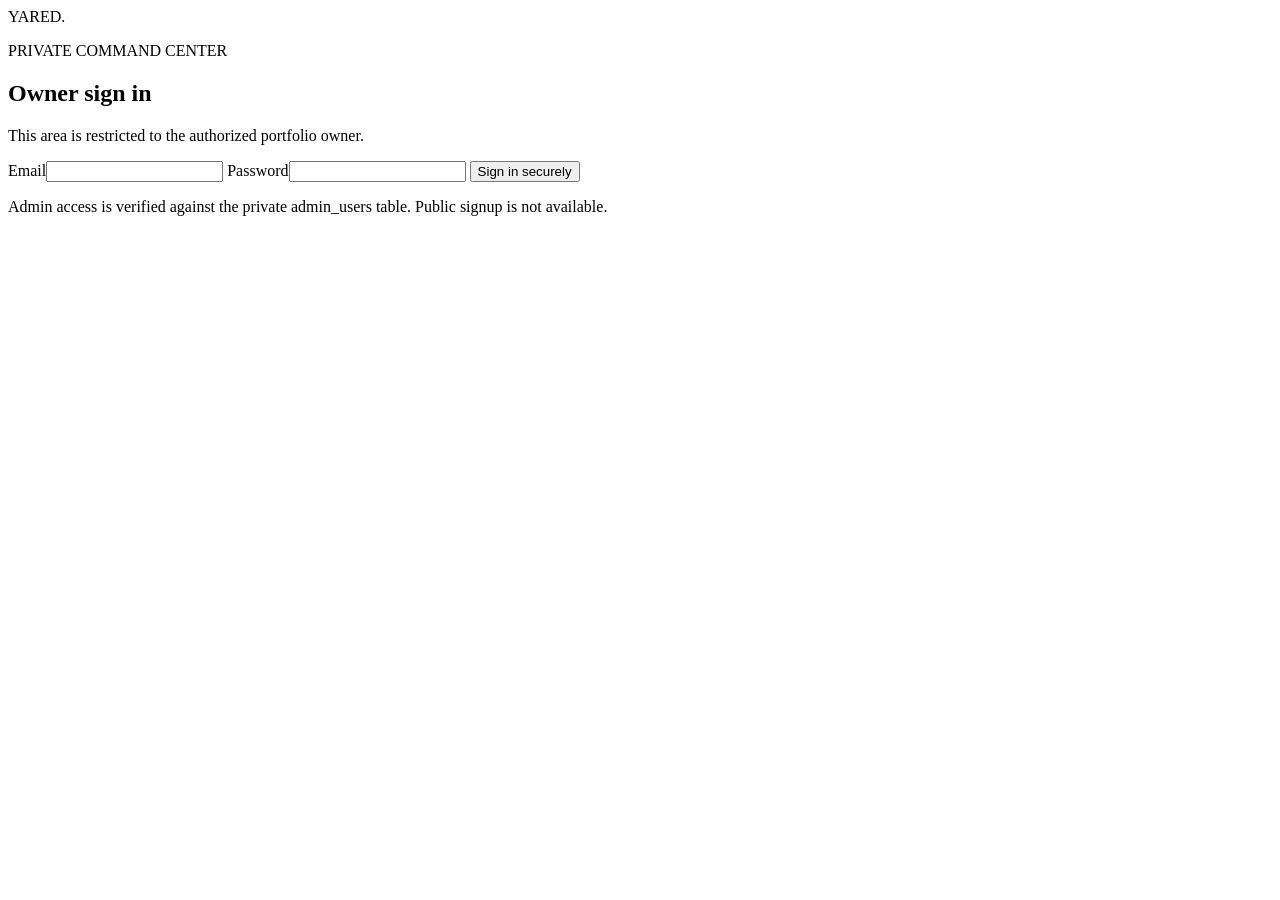
==== admin/index.html @ d7b5190c "Stage 8: add private admin portal shell" ====
<!doctype html>
<html lang="en">
<head>
  <meta charset="utf-8"><meta name="viewport" content="width=device-width,initial-scale=1">
  <meta name="theme-color" content="#080912">
  <meta name="robots" content="noindex,nofollow">
  <title>YARED · Private Command Center</title>
  <link rel="stylesheet" href="admin.css">
</head>
<body>
  <main class="shell">
    <section id="login" class="login-panel">
      <div class="brand">YARED<span>.</span></div>
      <p class="eyebrow">PRIVATE COMMAND CENTER</p>
      <h1>Owner sign in</h1>
      <p class="muted">This area is restricted to the authorized portfolio owner.</p>
      <form id="login-form">
        <label>Email<input name="email" type="email" autocomplete="username" required maxlength="254"></label>
        <label>Password<input name="password" type="password" autocomplete="current-password" required minlength="8"></label>
        <button class="primary" type="submit">Sign in securely</button>
        <p id="login-status" class="status" role="status" aria-live="polite"></p>
      </form>
      <p class="tiny">Admin access is verified against the private admin_users table. Public signup is not available.</p>
    </section>

    <section id="app" hidden>
      <header class="top">
        <div><div class="brand">YARED<span>.</span></div><p class="eyebrow">PRIVATE COMMAND CENTER</p></div>
        <div class="top-right"><span id="owner-label" class="muted"></span><button id="logout" class="ghost">Sign out</button></div>
      </header>
      <nav class="tabs" aria-label="Admin sections">
        <button data-tab="overview" class="active">Overview</button>
        <button data-tab="content">Website editor</button>
        <button data-tab="projects">Projects</button>
        <button data-tab="bookings">Bookings <b id="booking-count"></b></button>
        <button data-tab="feedback">Feedback <b id="feedback-count"></b></button>
        <button data-tab="analytics">Analytics</button>
        <button data-tab="activity">Activity</button>
      </nav>
      <p id="global-status" class="status" role="status" aria-live="polite"></p>

      <section class="view" id="view-overview">
        <div class="section-head"><div><p class="eyebrow">LIVE OPERATIONS</p><h1>Overview</h1></div><button class="ghost" id="refresh-all">Refresh</button></div>
        <div class="metrics" id="metrics"><article><span>Bookings</span><strong>—</strong></article><article><span>Feedback</span><strong>—</strong></article><article><span>Projects</span><strong>—</strong></article><article><span>Draft changes</span><strong>—</strong></article></div>
        <div class="two-col"><article class="panel"><h2>Notification delivery</h2><div id="notification-summary" class="stack muted">Loading…</div></article><article class="panel"><h2>Recent admin activity</h2><div id="recent-activity" class="stack muted">Loading…</div></article></div>
      </section>

      <section class="view" id="view-content" hidden>
        <div class="section-head"><div><p class="eyebrow">EDIT WITHOUT REBUILDING</p><h1>Website editor</h1><p class="muted">Changes remain drafts until you publish them.</p></div><button class="primary" id="publish-content">Publish all draft changes</button></div>
        <div id="content-editor" class="editor-list">Loading…</div>
      </section>

      <section class="view" id="view-projects" hidden>
        <div class="section-head"><div><p class="eyebrow">PORTFOLIO CMS</p><h1>Projects & demos</h1></div><button class="primary" id="new-project">Add project</button></div>
        <form id="project-form" class="panel form-grid" hidden>
          <h2 id="project-form-title">New project</h2><input type="hidden" name="id">
          <label>Project title<input name="title" required maxlength="120"></label>
          <label>Slug<input name="slug" required pattern="[a-z0-9][a-z0-9-]{1,58}[a-z0-9]" maxlength="60"></label>
          <label>Category<select name="category"><option value="ai">AI</option><option value="business">Business</option><option value="software">Software</option></select></label>
          <label>Accent<select name="accent"><option>aurex</option><option>derya</option><option>rent</option><option>pulse</option></select></label>
          <label>Type label<input name="type_label" maxlength="60"></label>
          <label>Demo URL<input name="demo_url" type="url" placeholder="https://…"></label>
          <label class="wide">Summary<textarea name="summary" maxlength="300" rows="2"></textarea></label>
          <label class="wide">Description<textarea name="description" maxlength="4000" rows="4"></textarea></label>
          <label>Status<select name="status"><option value="draft">Draft</option><option value="published">Published</option><option value="archived">Archived</option></select></label>
          <label>Featured<select name="featured"><option value="false">No</option><option value="true">Yes</option></select></label>
          <div class="actions wide"><button class="primary" type="submit">Save project</button><button class="ghost" type="button" id="cancel-project">Cancel</button></div>
        </form>
        <div id="project-list" class="cards">Loading…</div>
      </section>

      <section class="view" id="view-bookings" hidden>
        <div class="section-head"><div><p class="eyebrow">PRIVATE CUSTOMER REQUESTS</p><h1>Booking inbox</h1></div><button class="ghost" data-refresh="bookings">Refresh</button></div>
        <div id="booking-list" class="inbox">Loading…</div>
      </section>

      <section class="view" id="view-feedback" hidden>
        <div class="section-head"><div><p class="eyebrow">OWNER ONLY · NEVER PUBLIC BY DEFAULT</p><h1>Feedback inbox</h1></div><button class="ghost" data-refresh="feedback">Refresh</button></div>
        <div id="feedback-list" class="inbox">Loading…</div>
      </section>

      <section class="view" id="view-analytics" hidden>
        <div class="section-head"><div><p class="eyebrow">PRIVACY-CONSCIOUS METRICS</p><h1>Analytics</h1></div><div class="actions"><input id="date-from" type="date"><input id="date-to" type="date"><button class="primary" id="load-analytics">Apply</button></div></div>
        <div id="analytics-result" class="panel muted">Choose a date range.</div>
      </section>

      <section class="view" id="view-activity" hidden>
        <div class="section-head"><div><p class="eyebrow">AUDIT TRAIL</p><h1>Admin activity</h1></div><button class="ghost" data-refresh="overview">Refresh</button></div>
        <div id="activity-list" class="inbox">Loading…</div>
      </section>
      <footer>YARED · PRIVATE OWNER ACCESS <span>Never share this URL or your login credentials.</span></footer>
    </section>
  </main>
  <script src="../config.js"></script>
  <script src="admin.js"></script>
</body>
</html>
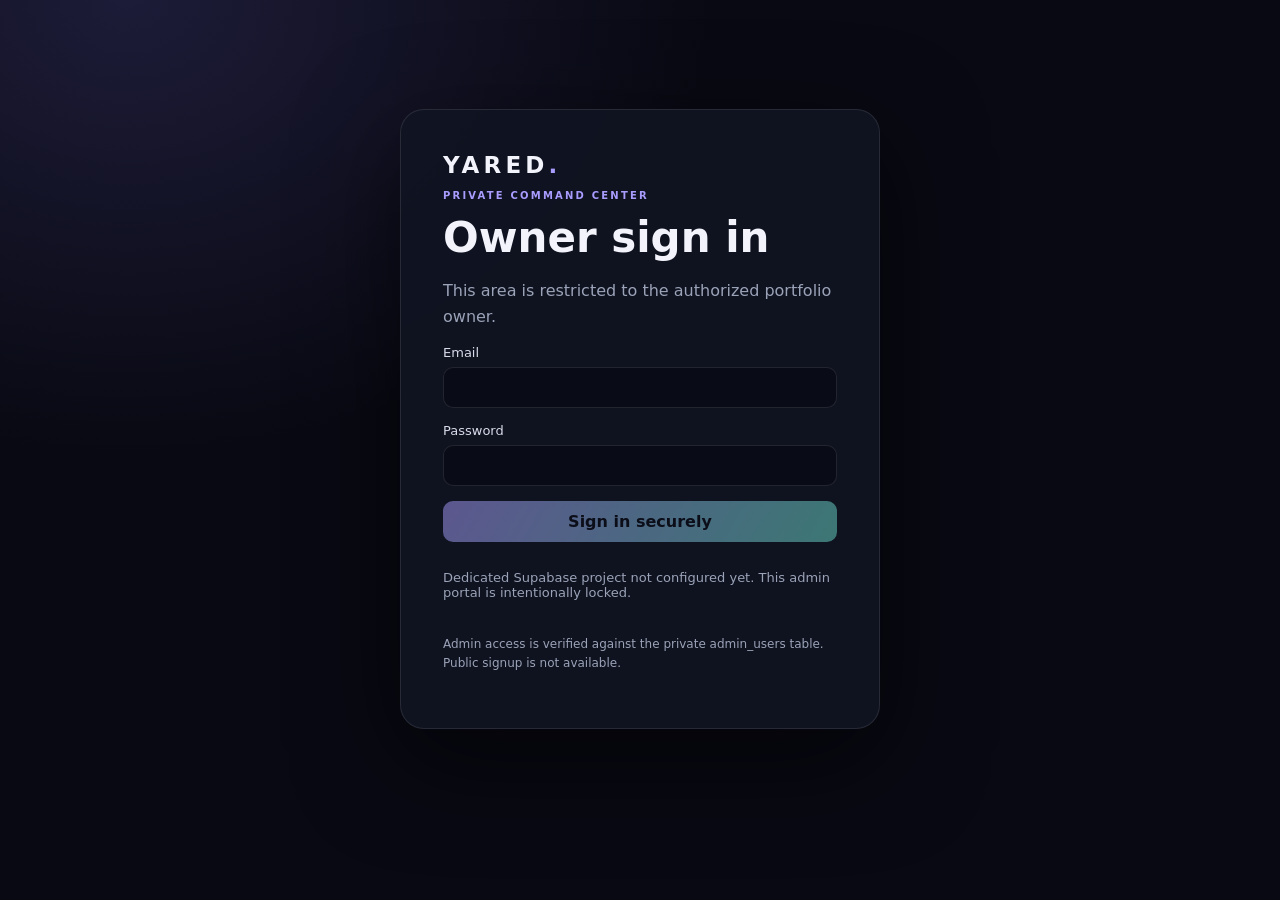
==== commit 1464affe: "Stage 8: add secure image upload controls to admin editor" ====
--- a/admin/index.html
+++ b/admin/index.html
@@ -59,7 +59,7 @@
           <label>Category<select name="category"><option value="ai">AI</option><option value="business">Business</option><option value="software">Software</option></select></label>
           <label>Accent<select name="accent"><option>aurex</option><option>derya</option><option>rent</option><option>pulse</option></select></label>
           <label>Type label<input name="type_label" maxlength="60"></label>
-          <label>Demo URL<input name="demo_url" type="url" placeholder="https://…"></label>
+          <label>Demo URL<input name="demo_url" type="url" placeholder="https://…"></label>\n          <label>Thumbnail image<input name="thumbnail_file" type="file" accept="image/jpeg,image/png,image/webp,image/avif"><small class="muted">JPG, PNG, WebP or AVIF · max 5 MB</small></label>
           <label class="wide">Summary<textarea name="summary" maxlength="300" rows="2"></textarea></label>
           <label class="wide">Description<textarea name="description" maxlength="4000" rows="4"></textarea></label>
           <label>Status<select name="status"><option value="draft">Draft</option><option value="published">Published</option><option value="archived">Archived</option></select></label>
--- a/admin/admin.css
+++ b/admin/admin.css
@@ -0,0 +1 @@
+:root{color-scheme:dark;--bg:#080912;--panel:#111421;--line:rgba(255,255,255,.1);--muted:#9ba3b8;--text:#f2f3fb;--accent:#a99cff;--good:#65d9b2;--bad:#ff8ea8;font-family:Inter,ui-sans-serif,system-ui,-apple-system,"Segoe UI",sans-serif}*{box-sizing:border-box}body{margin:0;background:radial-gradient(ellipse at 10% 0%,rgba(138,125,255,.16),transparent 36%),var(--bg);color:var(--text);min-height:100vh}.shell{width:min(1440px,100% - 32px);margin:auto;padding:28px 0 50px}.login-panel{width:min(480px,100%);margin:9vh auto;background:rgba(17,20,33,.88);border:1px solid var(--line);border-radius:24px;padding:clamp(24px,5vw,42px);box-shadow:0 30px 100px #0008}.brand{font-size:23px;letter-spacing:.18em;font-weight:850}.brand span{color:var(--accent)}.eyebrow{font-size:10px;letter-spacing:.22em;color:var(--accent);font-weight:800;margin:12px 0}.muted,.tiny{color:var(--muted);line-height:1.6}.tiny{font-size:12px;margin-top:22px}h1{font-size:clamp(28px,4vw,42px);margin:4px 0 10px}h2{font-size:18px;margin:0 0 16px}label{display:grid;gap:7px;font-size:13px;color:#d8daea}input,textarea,select{width:100%;min-width:0;background:#090c16;border:1px solid var(--line);border-radius:10px;padding:12px;color:var(--text);font:inherit}input:focus-visible,textarea:focus-visible,select:focus-visible,button:focus-visible{outline:2px solid var(--accent);outline-offset:2px}form{display:grid;gap:15px}button{border:0;border-radius:10px;padding:11px 15px;font:inherit;font-weight:750;cursor:pointer}.primary{background:linear-gradient(120deg,#a99cff,#69dcca);color:#090b14}.ghost{background:rgba(255,255,255,.06);border:1px solid var(--line);color:var(--text)}button:disabled{opacity:.5;cursor:wait}.status{min-height:1.3em;color:var(--muted);font-size:13px}.status.error{color:var(--bad)}.status.ok{color:var(--good)}[hidden]{display:none!important}.top,.section-head,.top-right,.actions{display:flex;align-items:center;justify-content:space-between;gap:14px}.top{padding:10px 0 22px;border-bottom:1px solid var(--line)}.top .eyebrow{margin:4px 0}.tabs{display:flex;gap:7px;overflow-x:auto;padding:16px 0}.tabs button{white-space:nowrap;background:transparent;color:var(--muted);border:1px solid transparent}.tabs button.active{background:rgba(169,156,255,.13);border-color:rgba(169,156,255,.3);color:var(--text)}.tabs b{color:var(--accent)}.view{padding:12px 0 30px}.section-head{margin:12px 0 22px;flex-wrap:wrap}.section-head .eyebrow{margin-top:0}.metrics{display:grid;grid-template-columns:repeat(4,1fr);gap:14px;margin:20px 0}.metrics article,.panel,.item,.project-card{background:rgba(17,20,33,.85);border:1px solid var(--line);border-radius:16px;padding:18px}.metrics span{display:block;color:var(--muted);font-size:12px}.metrics strong{display:block;font-size:30px;margin-top:8px}.two-col{display:grid;grid-template-columns:1fr 1fr;gap:14px}.stack,.inbox,.cards,.editor-list{display:grid;gap:12px}.rowline{display:flex;justify-content:space-between;gap:12px;align-items:center;flex-wrap:wrap}.item h3,.project-card h3{margin:0 0 7px}.item p,.project-card p{color:var(--muted);font-size:13px;line-height:1.55;white-space:pre-wrap}.pill{display:inline-block;border:1px solid var(--line);border-radius:99px;padding:4px 9px;font-size:11px;color:var(--accent)}.editor-group{border:1px solid var(--line);border-radius:14px;padding:16px;margin-bottom:14px}.editor-group h2{text-transform:capitalize}.editor-fields{display:grid;grid-template-columns:1fr 1fr;gap:12px}.editor-field textarea{min-height:80px}.editor-field .published{font-size:11px;color:var(--muted);margin-top:4px}.form-grid{grid-template-columns:1fr 1fr;margin-bottom:18px}.form-grid h2,.wide{grid-column:1/-1}.cards{grid-template-columns:repeat(2,1fr)}.project-card{display:flex;flex-direction:column;gap:10px}.actions{justify-content:flex-start;flex-wrap:wrap}.item select{max-width:190px}.item .body{border-top:1px solid var(--line);padding-top:10px;margin-top:10px}.metric-list{display:grid;gap:9px}.metric-list div{display:flex;justify-content:space-between;gap:12px;border-bottom:1px solid var(--line);padding:8px 0}.bar{height:7px;background:#252a3b;border-radius:99px;overflow:hidden}.bar i{display:block;height:100%;background:linear-gradient(90deg,var(--accent),#63d9c8)}footer{border-top:1px solid var(--line);padding-top:18px;color:var(--muted);font-size:10px;letter-spacing:.12em;display:flex;justify-content:space-between;gap:12px;flex-wrap:wrap}@media(max-width:760px){.metrics{grid-template-columns:repeat(2,1fr)}.two-col,.cards,.editor-fields,.form-grid{grid-template-columns:1fr}.form-grid h2,.wide{grid-column:auto}.top{align-items:flex-start}.top-right{align-items:flex-end;flex-direction:column}.section-head{align-items:flex-start}.section-head>.actions{width:100%}.section-head>.actions input{min-width:0}}
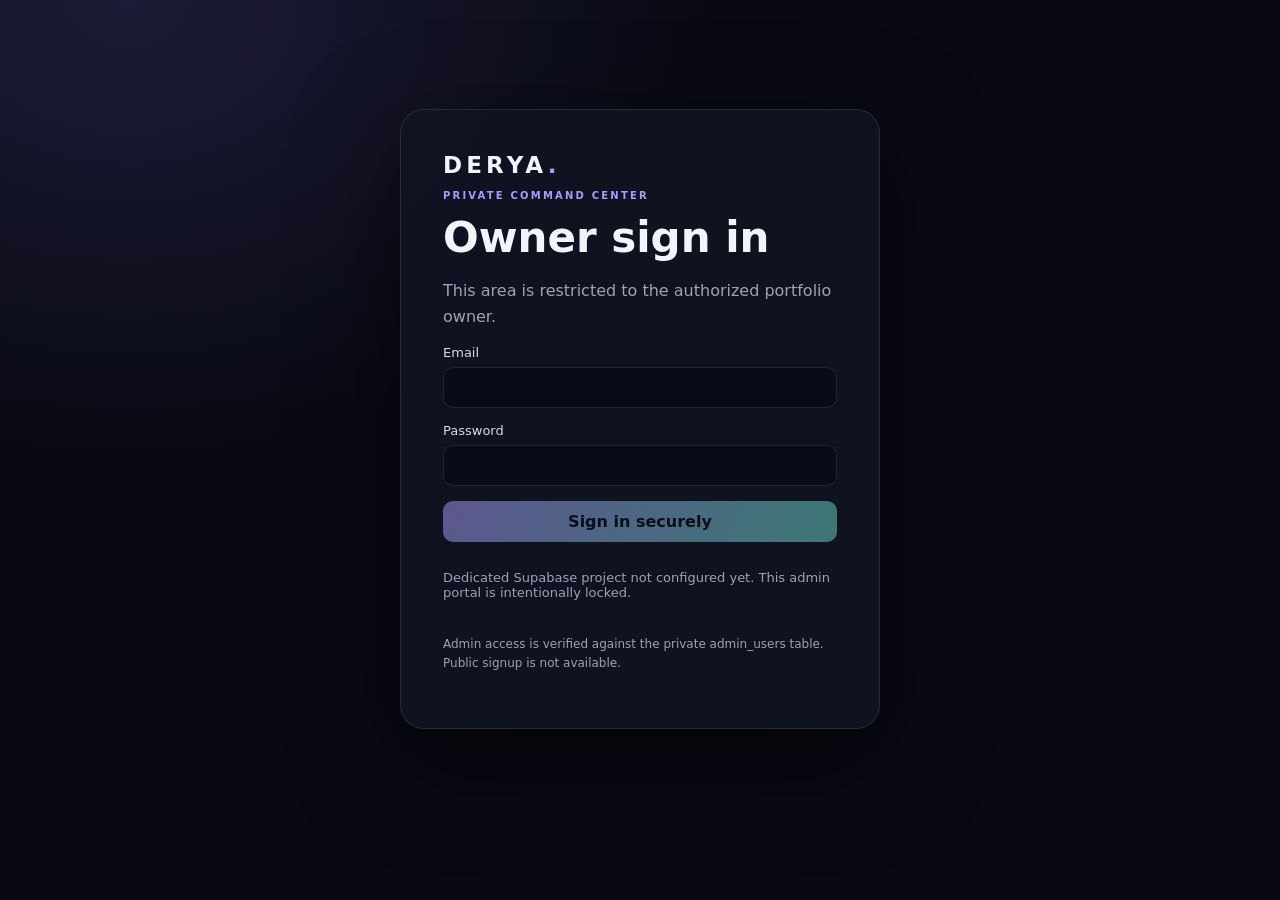
==== commit 2f174670: "Exclude admin, supabase, tests, docs and CI from Vercel Previews; rebrand admin to DERYA Co-Authored" ====
--- a/admin/index.html
+++ b/admin/index.html
@@ -4,13 +4,15 @@
   <meta charset="utf-8"><meta name="viewport" content="width=device-width,initial-scale=1">
   <meta name="theme-color" content="#080912">
   <meta name="robots" content="noindex,nofollow">
-  <title>YARED · Private Command Center</title>
+  <meta http-equiv="Content-Security-Policy" content="default-src 'none'; script-src 'self'; style-src 'self'; img-src 'self' https: data:; connect-src https:; font-src 'self'; form-action 'none'; base-uri 'none'">
+  <meta name="referrer" content="no-referrer">
+  <title>DERYA · Private Command Center</title>
   <link rel="stylesheet" href="admin.css">
 </head>
 <body>
   <main class="shell">
     <section id="login" class="login-panel">
-      <div class="brand">YARED<span>.</span></div>
+      <div class="brand">DERYA<span>.</span></div>
       <p class="eyebrow">PRIVATE COMMAND CENTER</p>
       <h1>Owner sign in</h1>
       <p class="muted">This area is restricted to the authorized portfolio owner.</p>
@@ -25,7 +27,7 @@
 
     <section id="app" hidden>
       <header class="top">
-        <div><div class="brand">YARED<span>.</span></div><p class="eyebrow">PRIVATE COMMAND CENTER</p></div>
+        <div><div class="brand">DERYA<span>.</span></div><p class="eyebrow">PRIVATE COMMAND CENTER</p></div>
         <div class="top-right"><span id="owner-label" class="muted"></span><button id="logout" class="ghost">Sign out</button></div>
       </header>
       <nav class="tabs" aria-label="Admin sections">
@@ -59,7 +61,8 @@
           <label>Category<select name="category"><option value="ai">AI</option><option value="business">Business</option><option value="software">Software</option></select></label>
           <label>Accent<select name="accent"><option>aurex</option><option>derya</option><option>rent</option><option>pulse</option></select></label>
           <label>Type label<input name="type_label" maxlength="60"></label>
-          <label>Demo URL<input name="demo_url" type="url" placeholder="https://…"></label>\n          <label>Thumbnail image<input name="thumbnail_file" type="file" accept="image/jpeg,image/png,image/webp,image/avif"><small class="muted">JPG, PNG, WebP or AVIF · max 5 MB</small></label>
+          <label>Demo URL<input name="demo_url" type="url" placeholder="https://…"></label>
+          <label>Thumbnail image<input name="thumbnail_file" type="file" accept="image/jpeg,image/png,image/webp,image/avif"><small class="muted">JPG, PNG, WebP or AVIF · max 5 MB</small></label>
           <label class="wide">Summary<textarea name="summary" maxlength="300" rows="2"></textarea></label>
           <label class="wide">Description<textarea name="description" maxlength="4000" rows="4"></textarea></label>
           <label>Status<select name="status"><option value="draft">Draft</option><option value="published">Published</option><option value="archived">Archived</option></select></label>
@@ -88,7 +91,7 @@
         <div class="section-head"><div><p class="eyebrow">AUDIT TRAIL</p><h1>Admin activity</h1></div><button class="ghost" data-refresh="overview">Refresh</button></div>
         <div id="activity-list" class="inbox">Loading…</div>
       </section>
-      <footer>YARED · PRIVATE OWNER ACCESS <span>Never share this URL or your login credentials.</span></footer>
+      <footer>DERYA · PRIVATE OWNER ACCESS <span>Never share this URL or your login credentials.</span></footer>
     </section>
   </main>
   <script src="../config.js"></script>
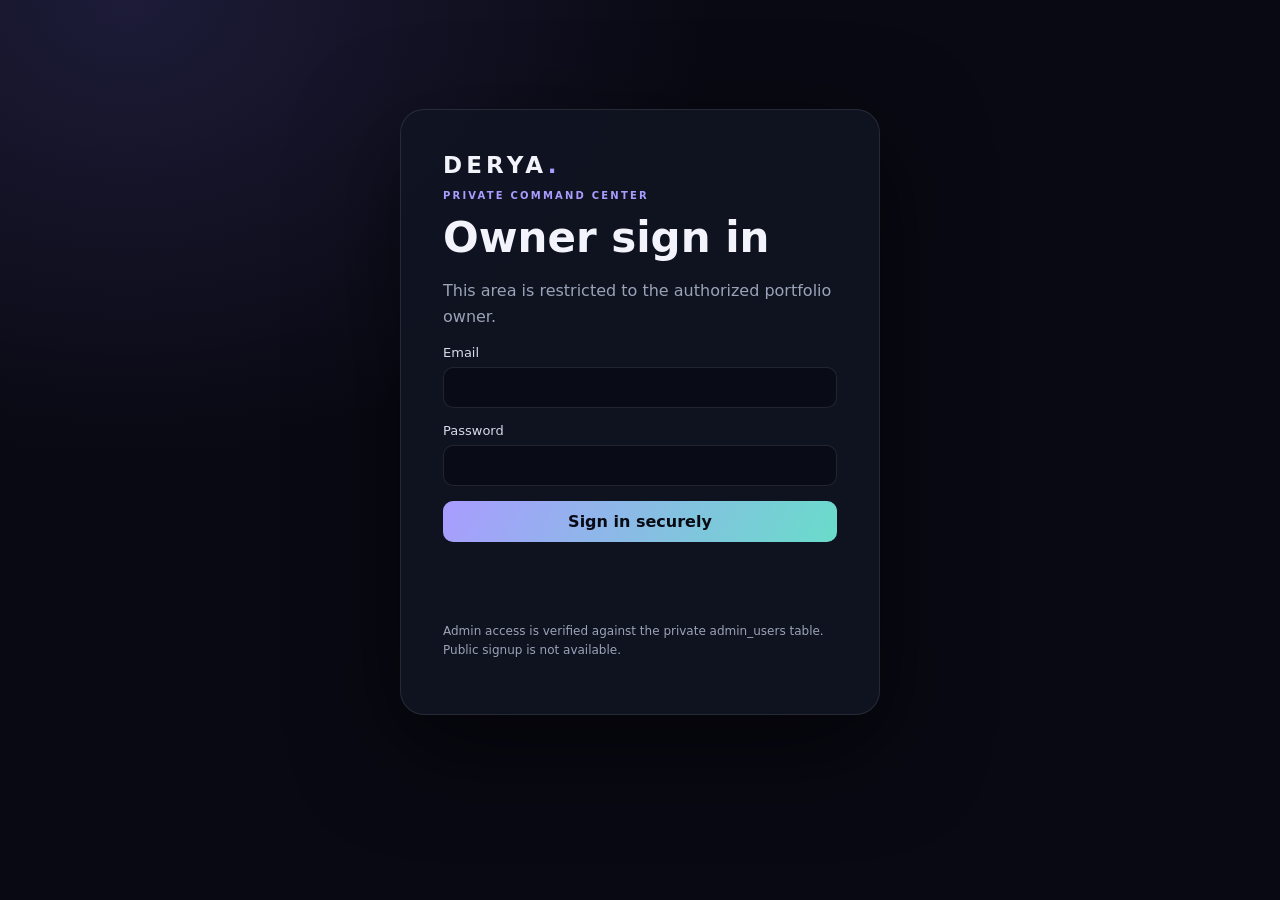
==== commit d14c40cf: "Add owner controls for appointment availability" ====
--- a/admin/index.html
+++ b/admin/index.html
@@ -74,6 +74,18 @@
 
       <section class="view" id="view-bookings" hidden>
         <div class="section-head"><div><p class="eyebrow">PRIVATE CUSTOMER REQUESTS</p><h1>Booking inbox</h1></div><button class="ghost" data-refresh="bookings">Refresh</button></div>
+        <article class="panel" id="availability-panel">
+          <h2>Appointment availability</h2>
+          <p class="muted">Create real appointment slots. Only active, unfilled slots appear on the public booking form.</p>
+          <form id="slot-form" class="form-grid">
+            <label>Service<select name="service"><option value="">All services</option><option value="website">Website / digital product</option><option value="ai-assistant">AI software / assistant</option><option value="automation">Business automation</option><option value="software">Software / integration</option><option value="other">Other</option></select></label>
+            <label>Starts<input name="starts_at" type="datetime-local" required></label>
+            <label>Ends<input name="ends_at" type="datetime-local" required></label>
+            <label>Capacity<input name="capacity" type="number" min="1" max="20" value="1" required></label>
+            <div class="actions wide"><button class="primary" type="submit">Add available slot</button></div>
+          </form>
+          <div id="slot-list" class="inbox">Loading availability…</div>
+        </article>
         <div id="booking-list" class="inbox">Loading…</div>
       </section>
 
